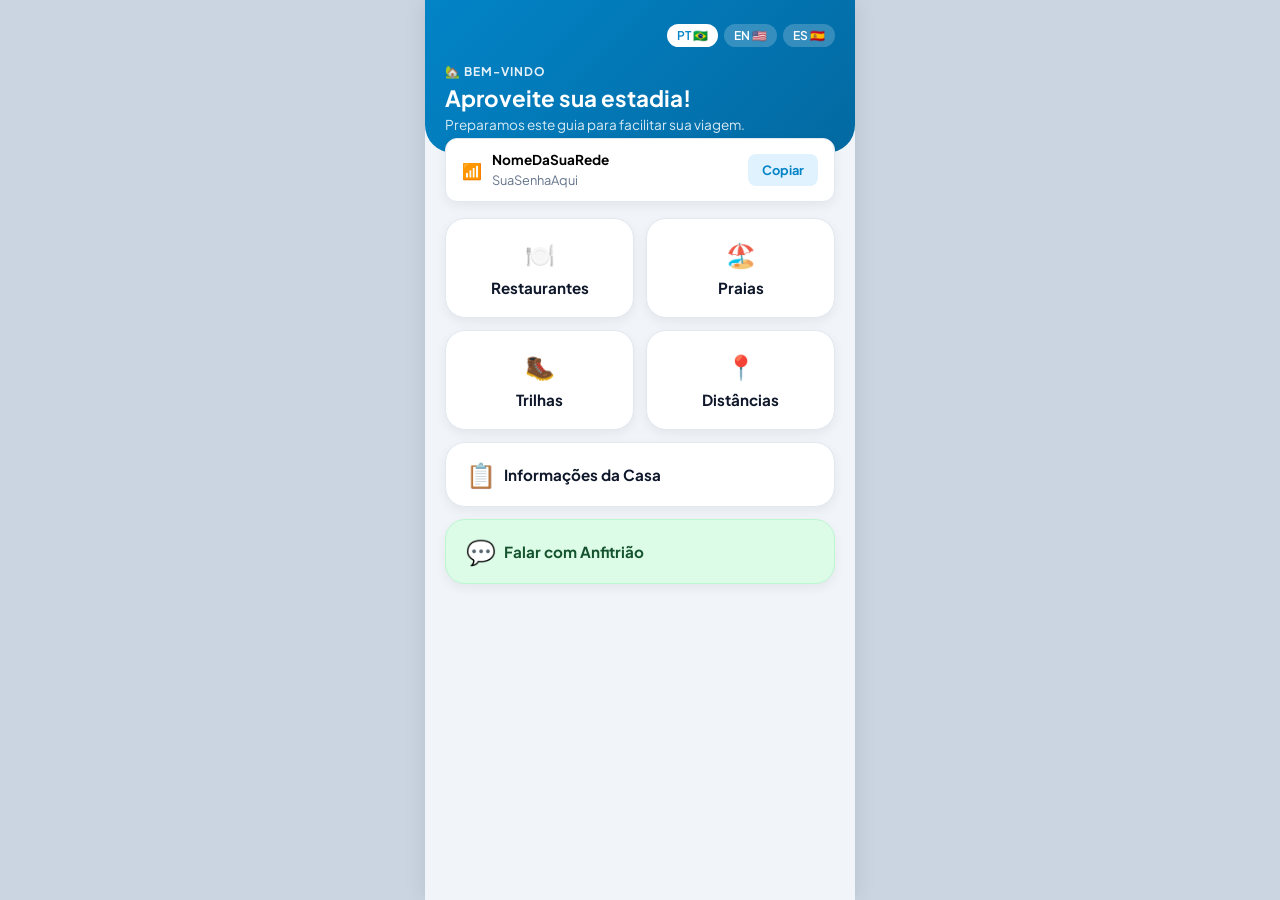
==== index.html @ 679f0ee7 "feat: versão inicial do guia interativo com suporte multilíngue" ====
<!DOCTYPE html>
<html lang="pt-BR">
<head>
  <meta charset="UTF-8">
  <meta name="viewport" content="width=device-width, initial-scale=1.0, maximum-scale=1.0, user-scalable=no">
  <title>Guia do Hóspede | Guest Guide</title>
  <link rel="stylesheet" href="css/style.css">
  <link rel="preconnect" href="https://fonts.googleapis.com">
  <link rel="preconnect" href="https://fonts.gstatic.com" crossorigin>
  <link href="https://fonts.googleapis.com/css2?family=Plus+Jakarta+Sans:wght@400;600;700&display=swap" rel="stylesheet">
</head>
<body>

  <div class="app-container">
    
    <header class="app-header">
      <div class="lang-switch">
        <button onclick="setLanguage('pt')" id="btn-pt" class="lang-chip active">PT 🇧🇷</button>
        <button onclick="setLanguage('en')" id="btn-en" class="lang-chip">EN 🇺🇸</button>
        <button onclick="setLanguage('es')" id="btn-es" class="lang-chip">ES 🇪🇸</button>
      </div>
      <div class="hero-text">
        <span class="badge-welcome" data-i18n="badge_welcome">🏡 BEM-VINDO</span>
        <h1 data-i18n="hero_title">Aproveite sua estadia!</h1>
        <p data-i18n="hero_subtitle">Preparamos este guia para facilitar sua viagem.</p>
      </div>
    </header>

    <div class="wifi-banner">
      <div class="wifi-info">
        <span class="wifi-icon">📶</span>
        <div>
          <strong id="wifi-net">Rede...</strong>
          <small id="wifi-pass">Senha...</small>
        </div>
      </div>
      <button onclick="copyWifi()" class="btn-copy" data-i18n="wifi_btn">Copiar</button>
    </div>

    <section class="menu-grid">
      
      <div class="grid-row">
        <button class="nav-card" onclick="openSection('restaurants')">
          <span class="card-emoji">🍽️</span>
          <span data-i18n="menu_rest">Restaurantes</span>
        </button>
        <button class="nav-card" onclick="openSection('beaches')">
          <span class="card-emoji">🏖️</span>
          <span data-i18n="menu_beaches">Praias</span>
        </button>
      </div>

      <div class="grid-row">
        <button class="nav-card" onclick="openSection('trails')">
          <span class="card-emoji">🥾</span>
          <span data-i18n="menu_trails">Trilhas</span>
        </button>
        <button class="nav-card" onclick="openSection('distances')">
          <span class="card-emoji">📍</span>
          <span data-i18n="menu_distances">Distâncias</span>
        </button>
      </div>

      <button class="nav-card full-width" onclick="openSection('house-info')">
        <span class="card-emoji">📋</span>
        <span data-i18n="menu_house">Informações da Casa</span>
      </button>

      <a href="https://wa.me/5521999833623?text=Olá!%20Sou%20hóspede%20da%20casa%20e%20preciso%20de%20uma%20informação." target="_blank" class="nav-card full-width whatsapp-card">
        <span class="card-emoji">💬</span>
        <span data-i18n="menu_host">Falar com Anfitrião</span>
      </a>

    </section>

    <div id="detail-modal" class="modal">
      <div class="modal-content">
        <div class="modal-header">
          <h2 id="modal-title">Título</h2>
          <button onclick="closeSection()" class="btn-close">✕</button>
        </div>
        <div id="modal-body" class="modal-body"></div>
      </div>
    </div>

  </div>

  <script src="js/main.js"></script>
</body>
</html>
---- css/style.css ----
:root {
  --primary: #0284c7;
  --whatsapp: #25d366;
  --bg-app: #f1f5f9;
  --card-bg: #ffffff;
  --text-main: #0f172a;
  --text-sub: #64748b;
  --radius-lg: 20px;
  --radius-md: 12px;
  --shadow: 0 4px 12px rgba(0,0,0,0.06);
}

* {
  box-sizing: border-box;
  margin: 0;
  padding: 0;
  font-family: 'Plus Jakarta Sans', sans-serif;
  -webkit-tap-highlight-color: transparent;
}

body {
  background-color: #cbd5e1;
  display: flex;
  justify-content: center;
  min-height: 100vh;
}

.app-container {
  width: 100%;
  max-width: 430px;
  background: var(--bg-app);
  min-height: 100vh;
  position: relative;
  box-shadow: 0 0 20px rgba(0,0,0,0.1);
  display: flex;
  flex-direction: column;
}

.app-header {
  background: linear-gradient(135deg, #0284c7, #0369a1);
  color: white;
  padding: 24px 20px 20px;
  border-bottom-left-radius: 28px;
  border-bottom-right-radius: 28px;
}

.lang-switch {
  display: flex;
  justify-content: flex-end;
  gap: 6px;
  margin-bottom: 12px;
}

.lang-chip {
  background: rgba(255,255,255,0.2);
  border: none;
  color: white;
  padding: 4px 10px;
  border-radius: 12px;
  font-size: 0.75rem;
  font-weight: 600;
  cursor: pointer;
}

.lang-chip.active {
  background: white;
  color: var(--primary);
}

.badge-welcome {
  font-size: 0.75rem;
  letter-spacing: 1px;
  font-weight: 700;
  opacity: 0.9;
}

.hero-text h1 {
  font-size: 1.4rem;
  margin: 4px 0;
}

.hero-text p {
  font-size: 0.85rem;
  opacity: 0.85;
}

.wifi-banner {
  background: var(--card-bg);
  margin: -15px 20px 16px;
  padding: 12px 16px;
  border-radius: var(--radius-md);
  box-shadow: var(--shadow);
  display: flex;
  align-items: center;
  justify-content: space-between;
  border: 1px solid #e2e8f0;
}

.wifi-info {
  display: flex;
  align-items: center;
  gap: 10px;
}

.wifi-info strong {
  display: block;
  font-size: 0.85rem;
}

.wifi-info small {
  color: var(--text-sub);
  font-size: 0.8rem;
}

.btn-copy {
  background: #e0f2fe;
  color: var(--primary);
  border: none;
  padding: 8px 14px;
  border-radius: 8px;
  font-weight: 700;
  font-size: 0.8rem;
  cursor: pointer;
}

.menu-grid {
  padding: 0 20px 20px;
  display: flex;
  flex-direction: column;
  gap: 12px;
}

.grid-row {
  display: grid;
  grid-template-columns: 1fr 1fr;
  gap: 12px;
}

.nav-card {
  background: var(--card-bg);
  border: 1px solid #e2e8f0;
  border-radius: var(--radius-lg);
  padding: 20px 16px;
  display: flex;
  flex-direction: column;
  align-items: center;
  gap: 8px;
  font-weight: 700;
  color: var(--text-main);
  font-size: 0.95rem;
  box-shadow: var(--shadow);
  cursor: pointer;
  transition: transform 0.1s ease;
  text-decoration: none;
}

.nav-card:active {
  transform: scale(0.98);
}

.nav-card.full-width {
  flex-direction: row;
  justify-content: flex-start;
  padding: 16px 20px;
}

.card-emoji {
  font-size: 1.5rem;
}

.whatsapp-card {
  background: #dcfce7;
  color: #14532d;
  border-color: #bbf7d0;
}

.modal {
  display: none;
  position: absolute;
  top: 0; left: 0; right: 0; bottom: 0;
  background: rgba(0,0,0,0.5);
  z-index: 100;
  animation: fadeIn 0.2s ease;
}

.modal-content {
  position: absolute;
  bottom: 0;
  width: 100%;
  max-height: 85%;
  background: var(--card-bg);
  border-top-left-radius: 24px;
  border-top-right-radius: 24px;
  padding: 20px;
  overflow-y: auto;
  animation: slideUp 0.25s cubic-bezier(0, 0, 0.2, 1);
}

.modal-header {
  display: flex;
  justify-content: space-between;
  align-items: center;
  margin-bottom: 16px;
  border-bottom: 1px solid #f1f5f9;
  padding-bottom: 12px;
}

.btn-close {
  background: #f1f5f9;
  border: none;
  width: 32px;
  height: 32px;
  border-radius: 50%;
  font-weight: bold;
  cursor: pointer;
}

@keyframes fadeIn { from { opacity: 0; } to { opacity: 1; } }
@keyframes slideUp { from { transform: translateY(100%); } to { transform: translateY(0); } }
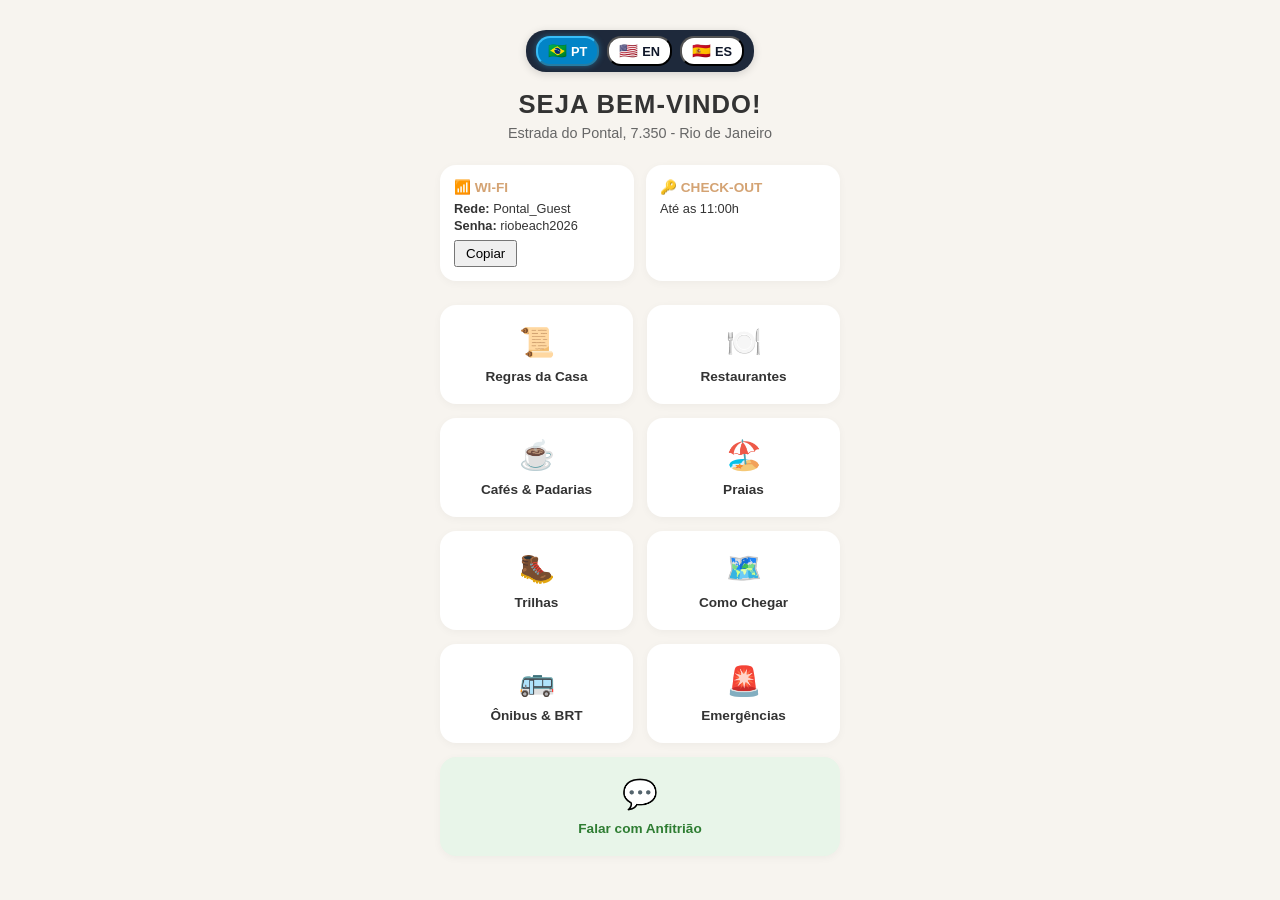
==== commit 86603b3c: "feat: adiciona praias da Reserva, Barra e Perigoso no guia" ====
--- a/index.html
+++ b/index.html
@@ -2,87 +2,92 @@
 <html lang="pt-BR">
 <head>
   <meta charset="UTF-8">
-  <meta name="viewport" content="width=device-width, initial-scale=1.0, maximum-scale=1.0, user-scalable=no">
-  <title>Guia do Hóspede | Guest Guide</title>
+  <meta name="viewport" content="width=device-width, initial-scale=1.0">
+  <title>Guia do Hóspede - Estrada do Pontal</title>
   <link rel="stylesheet" href="css/style.css">
-  <link rel="preconnect" href="https://fonts.googleapis.com">
-  <link rel="preconnect" href="https://fonts.gstatic.com" crossorigin>
-  <link href="https://fonts.googleapis.com/css2?family=Plus+Jakarta+Sans:wght@400;600;700&display=swap" rel="stylesheet">
 </head>
 <body>
+  <div class="container">
 
-  <div class="app-container">
-    
-    <header class="app-header">
-      <div class="lang-switch">
-        <button onclick="setLanguage('pt')" id="btn-pt" class="lang-chip active">PT 🇧🇷</button>
-        <button onclick="setLanguage('en')" id="btn-en" class="lang-chip">EN 🇺🇸</button>
-        <button onclick="setLanguage('es')" id="btn-es" class="lang-chip">ES 🇪🇸</button>
-      </div>
-      <div class="hero-text">
-        <span class="badge-welcome" data-i18n="badge_welcome">🏡 BEM-VINDO</span>
-        <h1 data-i18n="hero_title">Aproveite sua estadia!</h1>
-        <p data-i18n="hero_subtitle">Preparamos este guia para facilitar sua viagem.</p>
-      </div>
+    <!-- Seletor de Idiomas Destacado -->
+    <div class="language-selector">
+      <button id="btn-pt" onclick="setLanguage('pt')" class="lang-btn active">
+        <span class="flag">🇧🇷</span> PT
+      </button>
+      <button id="btn-en" onclick="setLanguage('en')" class="lang-btn">
+        <span class="flag">🇺🇸</span> EN
+      </button>
+      <button id="btn-es" onclick="setLanguage('es')" class="lang-btn">
+        <span class="flag">🇪🇸</span> ES
+      </button>
+    </div>
+
+    <header class="header-welcome">
+      <h1 data-i18n="badge_welcome">SEJA BEM-VINDO!</h1>
+      <p>Estrada do Pontal, 7.350 - Rio de Janeiro</p>
     </header>
 
-    <div class="wifi-banner">
-      <div class="wifi-info">
-        <span class="wifi-icon">📶</span>
-        <div>
-          <strong id="wifi-net">Rede...</strong>
-          <small id="wifi-pass">Senha...</small>
-        </div>
+    <!-- Card de Acesso Rápido -->
+    <section class="quick-access">
+      <div class="info-card">
+        <h3>📶 WI-FI</h3>
+        <p><strong>Rede:</strong> <span id="wifi-net">Pontal_Guest</span></p>
+        <p><strong>Senha:</strong> <span id="wifi-pass">riobeach2026</span></p>
+        <button onclick="copyWifi()" style="margin-top: 6px; padding: 4px 10px; cursor: pointer;" data-i18n="wifi_btn">Copiar</button>
       </div>
-      <button onclick="copyWifi()" class="btn-copy" data-i18n="wifi_btn">Copiar</button>
-    </div>
+      <div class="info-card">
+        <h3>🔑 CHECK-OUT</h3>
+        <p>Até as 11:00h</p>
+      </div>
+    </section>
 
-    <section class="menu-grid">
-      
-      <div class="grid-row">
-        <button class="nav-card" onclick="openSection('restaurants')">
-          <span class="card-emoji">🍽️</span>
-          <span data-i18n="menu_rest">Restaurantes</span>
-        </button>
-        <button class="nav-card" onclick="openSection('beaches')">
-          <span class="card-emoji">🏖️</span>
-          <span data-i18n="menu_beaches">Praias</span>
-        </button>
-      </div>
+    <!-- Grid de Navegação (Abre cada template numa nova aba) -->
+    <main class="menu-grid">
+      <a href="regras.html" target="_blank" class="menu-item">
+        <span class="icon">📜</span>
+        <span data-i18n="menu_house">Regras da Casa</span>
+      </a>
 
-      <div class="grid-row">
-        <button class="nav-card" onclick="openSection('trails')">
-          <span class="card-emoji">🥾</span>
-          <span data-i18n="menu_trails">Trilhas</span>
-        </button>
-        <button class="nav-card" onclick="openSection('distances')">
-          <span class="card-emoji">📍</span>
-          <span data-i18n="menu_distances">Distâncias</span>
-        </button>
-      </div>
+      <a href="restaurantes.html" target="_blank" class="menu-item">
+        <span class="icon">🍽️</span>
+        <span data-i18n="menu_rest">Restaurantes</span>
+      </a>
 
-      <button class="nav-card full-width" onclick="openSection('house-info')">
-        <span class="card-emoji">📋</span>
-        <span data-i18n="menu_house">Informações da Casa</span>
-      </button>
+      <a href="padarias.html" target="_blank" class="menu-item">
+        <span class="icon">☕</span>
+        <span data-i18n="menu_bakeries">Cafés & Padarias</span>
+      </a>
 
-      <a href="https://wa.me/5521999833623?text=Olá!%20Sou%20hóspede%20da%20casa%20e%20preciso%20de%20uma%20informação." target="_blank" class="nav-card full-width whatsapp-card">
-        <span class="card-emoji">💬</span>
+      <a href="praias.html" target="_blank" class="menu-item">
+        <span class="icon">🏖️</span>
+        <span data-i18n="menu_beaches">Praias</span>
+      </a>
+
+      <a href="trilhas.html" target="_blank" class="menu-item">
+        <span class="icon">🥾</span>
+        <span data-i18n="menu_trails">Trilhas</span>
+      </a>
+
+      <a href="como-chegar.html" target="_blank" class="menu-item">
+        <span class="icon">🗺️</span>
+        <span data-i18n="menu_how_to_get">Como Chegar</span>
+      </a>
+
+      <a href="transporte.html" target="_blank" class="menu-item">
+        <span class="icon">🚌</span>
+        <span data-i18n="menu_bus">Ônibus & BRT</span>
+      </a>
+
+      <a href="emergencias.html" target="_blank" class="menu-item">
+        <span class="icon">🚨</span>
+        <span data-i18n="menu_emergencies">Emergências</span>
+      </a>
+
+      <a href="https://wa.me/5521999833623" target="_blank" class="menu-item highlight">
+        <span class="icon">💬</span>
         <span data-i18n="menu_host">Falar com Anfitrião</span>
       </a>
-
-    </section>
-
-    <div id="detail-modal" class="modal">
-      <div class="modal-content">
-        <div class="modal-header">
-          <h2 id="modal-title">Título</h2>
-          <button onclick="closeSection()" class="btn-close">✕</button>
-        </div>
-        <div id="modal-body" class="modal-body"></div>
-      </div>
-    </div>
-
+    </main>
   </div>
 
   <script src="js/main.js"></script>
--- a/css/style.css
+++ b/css/style.css
@@ -1,219 +1,450 @@
 :root {
-  --primary: #0284c7;
-  --whatsapp: #25d366;
-  --bg-app: #f1f5f9;
+  --bg-color: #f7f4ef;
   --card-bg: #ffffff;
-  --text-main: #0f172a;
-  --text-sub: #64748b;
-  --radius-lg: 20px;
-  --radius-md: 12px;
-  --shadow: 0 4px 12px rgba(0,0,0,0.06);
+  --text-main: #333333;
+  --text-muted: #666666;
+  --accent: #d4a373;
+  --border-radius: 16px;
 }
 
 * {
   box-sizing: border-box;
   margin: 0;
   padding: 0;
-  font-family: 'Plus Jakarta Sans', sans-serif;
-  -webkit-tap-highlight-color: transparent;
+  font-family: -apple-system, BlinkMacSystemFont, "Segoe UI", Roboto, sans-serif;
 }
 
 body {
-  background-color: #cbd5e1;
+  background-color: var(--bg-color);
+  color: var(--text-main);
   display: flex;
   justify-content: center;
-  min-height: 100vh;
-}
-
-.app-container {
-  width: 100%;
-  max-width: 430px;
-  background: var(--bg-app);
-  min-height: 100vh;
-  position: relative;
-  box-shadow: 0 0 20px rgba(0,0,0,0.1);
-  display: flex;
-  flex-direction: column;
-}
-
-.app-header {
-  background: linear-gradient(135deg, #0284c7, #0369a1);
-  color: white;
-  padding: 24px 20px 20px;
-  border-bottom-left-radius: 28px;
-  border-bottom-right-radius: 28px;
-}
-
-.lang-switch {
-  display: flex;
-  justify-content: flex-end;
-  gap: 6px;
-  margin-bottom: 12px;
-}
-
-.lang-chip {
-  background: rgba(255,255,255,0.2);
-  border: none;
-  color: white;
-  padding: 4px 10px;
-  border-radius: 12px;
-  font-size: 0.75rem;
-  font-weight: 600;
-  cursor: pointer;
-}
-
-.lang-chip.active {
-  background: white;
-  color: var(--primary);
-}
-
-.badge-welcome {
-  font-size: 0.75rem;
+  padding: 20px;
+}
+
+.container {
+  width: 100%;
+  max-width: 400px;
+}
+
+/* Header */
+.header-welcome {
+  text-align: center;
+  margin-bottom: 24px;
+}
+
+.header-welcome h1 {
+  font-size: 1.6rem;
   letter-spacing: 1px;
-  font-weight: 700;
-  opacity: 0.9;
-}
-
-.hero-text h1 {
-  font-size: 1.4rem;
-  margin: 4px 0;
-}
-
-.hero-text p {
-  font-size: 0.85rem;
-  opacity: 0.85;
-}
-
-.wifi-banner {
-  background: var(--card-bg);
-  margin: -15px 20px 16px;
-  padding: 12px 16px;
-  border-radius: var(--radius-md);
-  box-shadow: var(--shadow);
-  display: flex;
-  align-items: center;
-  justify-content: space-between;
-  border: 1px solid #e2e8f0;
-}
-
-.wifi-info {
-  display: flex;
-  align-items: center;
-  gap: 10px;
-}
-
-.wifi-info strong {
-  display: block;
-  font-size: 0.85rem;
-}
-
-.wifi-info small {
-  color: var(--text-sub);
-  font-size: 0.8rem;
-}
-
-.btn-copy {
-  background: #e0f2fe;
-  color: var(--primary);
-  border: none;
-  padding: 8px 14px;
-  border-radius: 8px;
-  font-weight: 700;
-  font-size: 0.8rem;
-  cursor: pointer;
-}
-
-.menu-grid {
-  padding: 0 20px 20px;
-  display: flex;
-  flex-direction: column;
-  gap: 12px;
-}
-
-.grid-row {
+  margin-bottom: 6px;
+}
+
+.header-welcome p {
+  font-size: 0.9rem;
+  color: var(--text-muted);
+}
+
+/* Informações de Acesso Rápido */
+.quick-access {
   display: grid;
   grid-template-columns: 1fr 1fr;
   gap: 12px;
-}
-
-.nav-card {
-  background: var(--card-bg);
-  border: 1px solid #e2e8f0;
-  border-radius: var(--radius-lg);
-  padding: 20px 16px;
-  display: flex;
-  flex-direction: column;
+  margin-bottom: 24px;
+}
+
+.info-card {
+  background: var(--card-bg);
+  padding: 14px;
+  border-radius: var(--border-radius);
+  box-shadow: 0 2px 8px rgba(0,0,0,0.04);
+}
+
+.info-card h3 {
+  font-size: 0.85rem;
+  color: var(--accent);
+  margin-bottom: 6px;
+}
+
+.info-card p {
+  font-size: 0.8rem;
+  line-height: 1.3;
+}
+
+/* Grid do Menu Principal */
+.menu-grid {
+  display: grid;
+  grid-template-columns: 1fr 1fr;
+  gap: 14px;
+}
+
+.menu-item {
+  background: var(--card-bg);
+  padding: 20px 10px;
+  border-radius: var(--border-radius);
+  text-decoration: none;
+  color: var(--text-main);
+  display: flex;
+  flex-direction: column;
+  align-items: center;
+  gap: 10px;
+  font-size: 0.85rem;
+  font-weight: 600;
+  box-shadow: 0 2px 8px rgba(0,0,0,0.04);
+  transition: transform 0.2s;
+}
+
+.menu-item:active {
+  transform: scale(0.97);
+}
+
+.menu-item .icon {
+  font-size: 1.8rem;
+}
+
+.menu-item.highlight {
+  grid-column: span 2;
+  background-color: #e8f5e9;
+  color: #2e7d32;
+}
+
+/* Páginas Internas */
+.btn-back {
+  display: inline-block;
+  margin-bottom: 20px;
+  text-decoration: none;
+  color: var(--accent);
+  font-weight: bold;
+  font-size: 0.9rem;
+}
+
+.content-list {
+  background: var(--card-bg);
+  padding: 20px 20px 20px 35px;
+  border-radius: var(--border-radius);
+  line-height: 1.8;
+  font-size: 0.9rem;
+}
+
+.card-list {
+  display: flex;
+  flex-direction: column;
+  gap: 12px;
+}
+
+.card {
+  background: var(--card-bg);
+  padding: 16px;
+  border-radius: var(--border-radius);
+  box-shadow: 0 2px 8px rgba(0,0,0,0.04);
+}
+
+.card h3 {
+  font-size: 1rem;
+  margin-bottom: 6px;
+}
+
+.card p {
+  font-size: 0.85rem;
+  color: var(--text-muted);
+  line-height: 1.4;
+}
+
+.badge {
+  display: inline-block;
+  margin-top: 8px;
+  font-size: 0.75rem;
+  background: var(--bg-color);
+  padding: 4px 8px;
+  border-radius: 6px;
+  color: var(--accent);
+}
+
+/* --- Página de Praias (Versão App Pro) --- */
+.beach-grid {
+  display: flex;
+  flex-direction: column;
+  gap: 16px;
+}
+
+.beach-card {
+  background: var(--card-bg);
+  border-radius: var(--border-radius);
+  overflow: hidden;
+  box-shadow: 0 2px 8px rgba(0, 0, 0, 0.05);
+}
+
+/* Moldura proporcional para imagens */
+.beach-image-wrapper {
+  position: relative;
+  width: 100%;
+  aspect-ratio: 16 / 9; /* Mantém a imagem na proporção de celular */
+  background-color: #e2e8f0;
+}
+
+.beach-img {
+  width: 100%;
+  height: 100%;
+  object-fit: cover; /* Corta a imagem perfeitamente sem distorcer */
+  display: block;
+}
+
+.distance-tag {
+  position: absolute;
+  top: 10px;
+  right: 10px;
+  background: rgba(0, 0, 0, 0.65);
+  backdrop-filter: blur(4px);
+  color: #ffffff;
+  font-size: 0.75rem;
+  font-weight: 600;
+  padding: 4px 10px;
+  border-radius: 20px;
+}
+
+.beach-content {
+  padding: 14px;
+}
+
+.beach-content h3 {
+  font-size: 1.05rem;
+  color: var(--text-main);
+  margin-bottom: 4px;
+}
+
+.beach-content p {
+  font-size: 0.82rem;
+  color: var(--text-muted);
+  line-height: 1.4;
+  margin-bottom: 12px;
+}
+
+/* Transformando o link em Botão de App */
+.btn-maps-action {
+  display: flex;
+  align-items: center;
+  justify-content: center;
+  width: 100%;
+  background-color: var(--bg-color);
+  color: var(--text-main);
+  text-decoration: none;
+  font-size: 0.85rem;
+  font-weight: 600;
+  padding: 10px;
+  border-radius: 10px;
+  border: 1px solid #e0dad0;
+  transition: all 0.2s ease;
+}
+
+.btn-maps-action:active {
+  background-color: #e8e2d8;
+  transform: scale(0.98);
+}
+
+/* --- Organização de Restaurantes e Locais --- */
+.section-group {
+  margin-bottom: 24px;
+}
+
+.group-title {
+  display: inline-block;
+  font-size: 0.85rem;
+  font-weight: 700;
+  text-transform: uppercase;
+  letter-spacing: 0.5px;
+  color: var(--text-muted);
+  margin-bottom: 12px;
+}
+
+.places-grid {
+  display: flex;
+  flex-direction: column;
+  gap: 12px;
+}
+
+.place-card {
+  background: var(--card-bg);
+  border-radius: var(--border-radius);
+  padding: 14px;
+  box-shadow: 0 2px 6px rgba(0, 0, 0, 0.04);
+  border: 1px solid rgba(0, 0, 0, 0.04);
+}
+
+.place-header {
+  display: flex;
+  justify-content: space-between;
+  align-items: center;
+  margin-bottom: 6px;
+}
+
+.place-header h3 {
+  font-size: 0.98rem;
+  color: var(--text-main);
+  margin: 0;
+}
+
+.distance-badge {
+  background-color: var(--bg-color);
+  color: var(--text-muted);
+  font-size: 0.72rem;
+  font-weight: 600;
+  padding: 3px 8px;
+  border-radius: 12px;
+  border: 1px solid #e0dad0;
+  white-space: nowrap;
+}
+
+.place-card p {
+  font-size: 0.82rem;
+  color: var(--text-muted);
+  line-height: 1.35;
+  margin: 0 0 10px 0;
+}
+
+/* --- Página de Trilhas --- */
+.trail-grid {
+  display: flex;
+  flex-direction: column;
+  gap: 16px;
+}
+
+.trail-card {
+  background: var(--card-bg);
+  border-radius: var(--border-radius);
+  overflow: hidden;
+  box-shadow: 0 2px 8px rgba(0, 0, 0, 0.05);
+}
+
+.trail-image-wrapper {
+  position: relative;
+  width: 100%;
+  aspect-ratio: 16 / 9;
+  background-color: #e2e8f0;
+}
+
+.trail-img {
+  width: 100%;
+  height: 100%;
+  object-fit: cover;
+  display: block;
+}
+
+.trail-content {
+  padding: 14px;
+}
+
+.trail-header {
+  display: flex;
+  justify-content: space-between;
   align-items: center;
   gap: 8px;
+  margin-bottom: 6px;
+}
+
+.trail-header h3 {
+  font-size: 1.05rem;
+  color: var(--text-main);
+  margin: 0;
+}
+
+/* Badges de Dificuldade */
+.difficulty-badge {
+  font-size: 0.7rem;
   font-weight: 700;
-  color: var(--text-main);
+  padding: 3px 8px;
+  border-radius: 12px;
+  white-space: nowrap;
+}
+
+.level-easy {
+  background-color: #e6fffa;
+  color: #234e52;
+  border: 1px solid #b2f5ea;
+}
+
+.level-medium {
+  background-color: #feefc3;
+  color: #744210;
+  border: 1px solid #fbd38d;
+}
+
+.level-hard {
+  background-color: #fff5f5;
+  color: #9b2c2c;
+  border: 1px solid #feb2b2;
+}
+
+.trail-info {
+  font-size: 0.8rem;
+  color: var(--text-main);
+  margin-bottom: 6px;
+}
+
+.trail-content p {
+  font-size: 0.82rem;
+  color: var(--text-muted);
+  line-height: 1.4;
+  margin-bottom: 12px;
+}
+
+/* Contêiner de Idiomas Compacto */
+.language-selector {
+  display: flex;
+  justify-content: center;
+  align-items: center;
+  gap: 8px;
+  margin: 10px auto 18px auto;
+  padding: 6px 10px;
+  background: #1e293b;
+  border-radius: 20px;
+  width: fit-content;
+  box-shadow: 0 2px 8px rgba(0, 0, 0, 0.15);
+}
+
+/* Botões de Idioma Menores */
+.lang-btn {
+  display: flex;
+  align-items: center;
+  gap: 4px;
+  background-color: #ffffff;
+  color: #0f172a;
+  border: 1.5 solid #ffffff;
+  padding: 4px 10px;
+  border-radius: 14px;
+  font-size: 0.8rem;
+  font-weight: 700;
+  cursor: pointer;
+  transition: all 0.2s ease-in-out;
+}
+
+.lang-btn .flag {
   font-size: 0.95rem;
-  box-shadow: var(--shadow);
-  cursor: pointer;
-  transition: transform 0.1s ease;
-  text-decoration: none;
-}
-
-.nav-card:active {
-  transform: scale(0.98);
-}
-
-.nav-card.full-width {
-  flex-direction: row;
-  justify-content: flex-start;
-  padding: 16px 20px;
-}
-
-.card-emoji {
-  font-size: 1.5rem;
-}
-
-.whatsapp-card {
-  background: #dcfce7;
-  color: #14532d;
-  border-color: #bbf7d0;
-}
-
-.modal {
-  display: none;
-  position: absolute;
-  top: 0; left: 0; right: 0; bottom: 0;
-  background: rgba(0,0,0,0.5);
-  z-index: 100;
-  animation: fadeIn 0.2s ease;
-}
-
-.modal-content {
-  position: absolute;
-  bottom: 0;
-  width: 100%;
-  max-height: 85%;
-  background: var(--card-bg);
-  border-top-left-radius: 24px;
-  border-top-right-radius: 24px;
-  padding: 20px;
-  overflow-y: auto;
-  animation: slideUp 0.25s cubic-bezier(0, 0, 0.2, 1);
-}
-
-.modal-header {
-  display: flex;
-  justify-content: space-between;
-  align-items: center;
-  margin-bottom: 16px;
-  border-bottom: 1px solid #f1f5f9;
-  padding-bottom: 12px;
-}
-
-.btn-close {
-  background: #f1f5f9;
-  border: none;
-  width: 32px;
-  height: 32px;
-  border-radius: 50%;
-  font-weight: bold;
-  cursor: pointer;
-}
-
-@keyframes fadeIn { from { opacity: 0; } to { opacity: 1; } }
-@keyframes slideUp { from { transform: translateY(100%); } to { transform: translateY(0); } }+}
+
+/* Efeito ao passar o mouse */
+.lang-btn:hover {
+  background-color: #f1f5f9;
+  border-color: #38bdf8;
+  transform: translateY(-1px);
+}
+
+/* Botão Selecionado (Idioma Ativo) */
+.lang-btn.active {
+  background-color: #0284c7;
+  color: #ffffff;
+  border-color: #38bdf8;
+  box-shadow: 0 0 6px rgba(56, 189, 248, 0.4);
+}
+
+.place-card {
+  overflow: hidden; /* Garante que a imagem respeite as bordas arredondadas do card */
+  display: flex;
+  flex-direction: column;
+}
+
+.place-card img {
+  width: 100%;
+  height: 160px;
+  object-fit: cover; /* Ajusta a imagem sem distorcer */
+  border-top-left-radius: 8px; /* Ajuste para o raio de borda do seu card */
+  border-top-right-radius: 8px;
+}
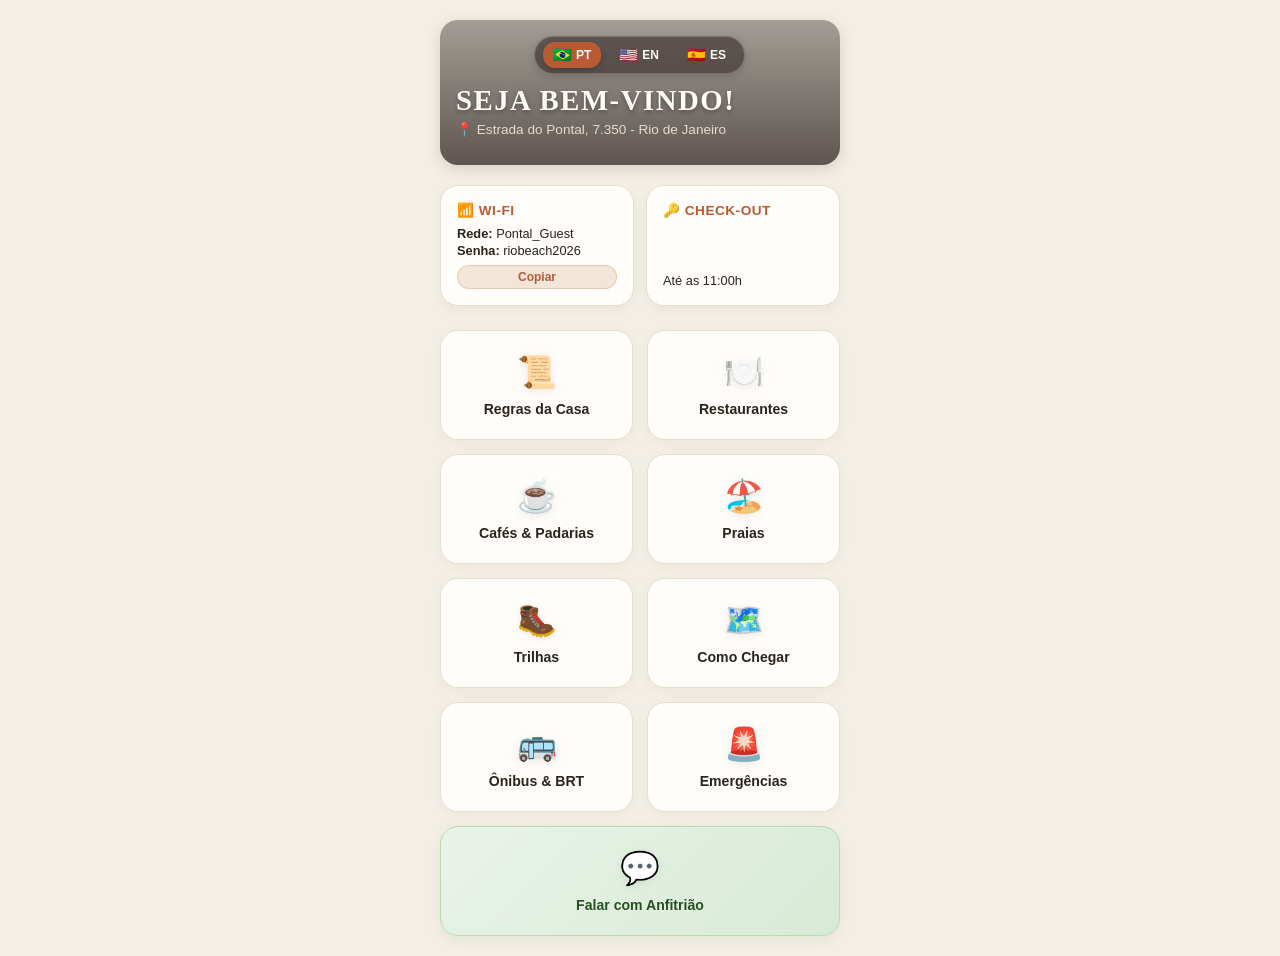
==== commit f9fbee19: "style: melhora design rustico e adiciona banner hero no index" ====
--- a/index.html
+++ b/index.html
@@ -9,22 +9,25 @@
 <body>
   <div class="container">
 
-    <!-- Seletor de Idiomas Destacado -->
-    <div class="language-selector">
-      <button id="btn-pt" onclick="setLanguage('pt')" class="lang-btn active">
-        <span class="flag">🇧🇷</span> PT
-      </button>
-      <button id="btn-en" onclick="setLanguage('en')" class="lang-btn">
-        <span class="flag">🇺🇸</span> EN
-      </button>
-      <button id="btn-es" onclick="setLanguage('es')" class="lang-btn">
-        <span class="flag">🇪🇸</span> ES
-      </button>
-    </div>
+    <!-- Header Rústico com Banner de Fundo -->
+    <header class="hero-banner">
+      <!-- Seletor de Idiomas Destacado -->
+      <div class="language-selector">
+        <button id="btn-pt" onclick="setLanguage('pt')" class="lang-btn active">
+          <span class="flag">🇧🇷</span> PT
+        </button>
+        <button id="btn-en" onclick="setLanguage('en')" class="lang-btn">
+          <span class="flag">🇺🇸</span> EN
+        </button>
+        <button id="btn-es" onclick="setLanguage('es')" class="lang-btn">
+          <span class="flag">🇪🇸</span> ES
+        </button>
+      </div>
 
-    <header class="header-welcome">
-      <h1 data-i18n="badge_welcome">SEJA BEM-VINDO!</h1>
-      <p>Estrada do Pontal, 7.350 - Rio de Janeiro</p>
+      <div class="hero-content">
+        <h1 data-i18n="badge_welcome">SEJA BEM-VINDO!</h1>
+        <p>📍 Estrada do Pontal, 7.350 - Rio de Janeiro</p>
+      </div>
     </header>
 
     <!-- Card de Acesso Rápido -->
@@ -41,7 +44,7 @@
       </div>
     </section>
 
-    <!-- Grid de Navegação (Abre cada template numa nova aba) -->
+    <!-- Grid de Navegação -->
     <main class="menu-grid">
       <a href="regras.html" target="_blank" class="menu-item">
         <span class="icon">📜</span>
--- a/css/style.css
+++ b/css/style.css
@@ -1,3 +1,6 @@
+/* ==========================================
+   1. VARIÁVEIS & RESET GLOBAL
+   ========================================== */
 :root {
   --bg-color: #f7f4ef;
   --card-bg: #ffffff;
@@ -27,7 +30,9 @@
   max-width: 400px;
 }
 
-/* Header */
+/* ==========================================
+   2. CABEÇALHO & SELETOR DE IDIOMAS
+   ========================================== */
 .header-welcome {
   text-align: center;
   margin-bottom: 24px;
@@ -44,7 +49,54 @@
   color: var(--text-muted);
 }
 
-/* Informações de Acesso Rápido */
+.language-selector {
+  display: flex;
+  justify-content: center;
+  align-items: center;
+  gap: 8px;
+  margin: 10px auto 18px auto;
+  padding: 6px 10px;
+  background: #1e293b;
+  border-radius: 20px;
+  width: fit-content;
+  box-shadow: 0 2px 8px rgba(0, 0, 0, 0.15);
+}
+
+.lang-btn {
+  display: flex;
+  align-items: center;
+  gap: 4px;
+  background-color: #ffffff;
+  color: #0f172a;
+  border: 1.5px solid #ffffff;
+  padding: 4px 10px;
+  border-radius: 14px;
+  font-size: 0.8rem;
+  font-weight: 700;
+  cursor: pointer;
+  transition: all 0.2s ease-in-out;
+}
+
+.lang-btn .flag {
+  font-size: 0.95rem;
+}
+
+.lang-btn:hover {
+  background-color: #f1f5f9;
+  border-color: #38bdf8;
+  transform: translateY(-1px);
+}
+
+.lang-btn.active {
+  background-color: #0284c7;
+  color: #ffffff;
+  border-color: #38bdf8;
+  box-shadow: 0 0 6px rgba(56, 189, 248, 0.4);
+}
+
+/* ==========================================
+   3. MENU PRINCIPAL & ACESSO RÁPIDO
+   ========================================== */
 .quick-access {
   display: grid;
   grid-template-columns: 1fr 1fr;
@@ -70,7 +122,6 @@
   line-height: 1.3;
 }
 
-/* Grid do Menu Principal */
 .menu-grid {
   display: grid;
   grid-template-columns: 1fr 1fr;
@@ -107,7 +158,9 @@
   color: #2e7d32;
 }
 
-/* Páginas Internas */
+/* ==========================================
+   4. PÁGINAS INTERNAS & COMPONENTES GERAIS
+   ========================================== */
 .btn-back {
   display: inline-block;
   margin-bottom: 20px;
@@ -159,32 +212,133 @@
   color: var(--accent);
 }
 
-/* --- Página de Praias (Versão App Pro) --- */
-.beach-grid {
+.btn-maps-action {
+  display: flex;
+  align-items: center;
+  justify-content: center;
+  width: 100%;
+  background-color: var(--bg-color);
+  color: var(--text-main);
+  text-decoration: none;
+  font-size: 0.85rem;
+  font-weight: 600;
+  padding: 10px;
+  border-radius: 10px;
+  border: 1px solid #e0dad0;
+  transition: all 0.2s ease;
+}
+
+.btn-maps-action:active {
+  background-color: #e8e2d8;
+  transform: scale(0.98);
+}
+
+/* ==========================================
+   5. LISTAGEM DE RESTAURANTES & LOCAIS
+   ========================================== */
+.section-group {
+  margin-bottom: 24px;
+}
+
+.group-title {
+  display: inline-block;
+  font-size: 0.85rem;
+  font-weight: 700;
+  text-transform: uppercase;
+  letter-spacing: 0.5px;
+  color: var(--text-muted);
+  margin-bottom: 12px;
+}
+
+.places-grid {
+  display: flex;
+  flex-direction: column;
+  gap: 12px;
+}
+
+.place-card {
+  background: var(--card-bg);
+  border-radius: var(--border-radius);
+  padding: 14px;
+  box-shadow: 0 2px 6px rgba(0, 0, 0, 0.04);
+  border: 1px solid rgba(0, 0, 0, 0.04);
+  overflow: hidden;
+  display: flex;
+  flex-direction: column;
+}
+
+.place-card img {
+  width: 100%;
+  height: 160px;
+  object-fit: cover;
+  border-top-left-radius: var(--border-radius);
+  border-top-right-radius: var(--border-radius);
+  margin: -14px -14px 12px -14px;
+  width: calc(100% + 28px);
+}
+
+.place-header {
+  display: flex;
+  justify-content: space-between;
+  align-items: center;
+  margin-bottom: 6px;
+}
+
+.place-header h3 {
+  font-size: 0.98rem;
+  color: var(--text-main);
+  margin: 0;
+}
+
+.distance-badge {
+  background-color: var(--bg-color);
+  color: var(--text-muted);
+  font-size: 0.72rem;
+  font-weight: 600;
+  padding: 3px 8px;
+  border-radius: 12px;
+  border: 1px solid #e0dad0;
+  white-space: nowrap;
+}
+
+.place-card p {
+  font-size: 0.82rem;
+  color: var(--text-muted);
+  line-height: 1.35;
+  margin: 0 0 10px 0;
+}
+
+/* ==========================================
+   6. PÁGINAS DE PRAIAS & TRILHAS
+   ========================================== */
+.beach-grid,
+.trail-grid {
   display: flex;
   flex-direction: column;
   gap: 16px;
 }
 
-.beach-card {
+.beach-card,
+.trail-card {
   background: var(--card-bg);
   border-radius: var(--border-radius);
   overflow: hidden;
   box-shadow: 0 2px 8px rgba(0, 0, 0, 0.05);
 }
 
-/* Moldura proporcional para imagens */
-.beach-image-wrapper {
+.beach-image-wrapper,
+.trail-image-wrapper {
   position: relative;
   width: 100%;
-  aspect-ratio: 16 / 9; /* Mantém a imagem na proporção de celular */
+  aspect-ratio: 16 / 9;
   background-color: #e2e8f0;
 }
 
-.beach-img {
+.beach-img,
+.trail-img {
   width: 100%;
   height: 100%;
-  object-fit: cover; /* Corta a imagem perfeitamente sem distorcer */
+  object-fit: cover;
   display: block;
 }
 
@@ -201,149 +355,38 @@
   border-radius: 20px;
 }
 
-.beach-content {
+.beach-content,
+.trail-content {
   padding: 14px;
 }
 
-.beach-content h3 {
+.beach-content h3,
+.trail-header h3 {
   font-size: 1.05rem;
   color: var(--text-main);
-  margin-bottom: 4px;
-}
-
-.beach-content p {
+  margin: 0 0 4px 0;
+}
+
+.trail-header {
+  display: flex;
+  justify-content: space-between;
+  align-items: center;
+  gap: 8px;
+  margin-bottom: 6px;
+}
+
+.beach-content p,
+.trail-content p {
   font-size: 0.82rem;
   color: var(--text-muted);
   line-height: 1.4;
   margin-bottom: 12px;
 }
 
-/* Transformando o link em Botão de App */
-.btn-maps-action {
-  display: flex;
-  align-items: center;
-  justify-content: center;
-  width: 100%;
-  background-color: var(--bg-color);
-  color: var(--text-main);
-  text-decoration: none;
-  font-size: 0.85rem;
-  font-weight: 600;
-  padding: 10px;
-  border-radius: 10px;
-  border: 1px solid #e0dad0;
-  transition: all 0.2s ease;
-}
-
-.btn-maps-action:active {
-  background-color: #e8e2d8;
-  transform: scale(0.98);
-}
-
-/* --- Organização de Restaurantes e Locais --- */
-.section-group {
-  margin-bottom: 24px;
-}
-
-.group-title {
-  display: inline-block;
-  font-size: 0.85rem;
-  font-weight: 700;
-  text-transform: uppercase;
-  letter-spacing: 0.5px;
-  color: var(--text-muted);
-  margin-bottom: 12px;
-}
-
-.places-grid {
-  display: flex;
-  flex-direction: column;
-  gap: 12px;
-}
-
-.place-card {
-  background: var(--card-bg);
-  border-radius: var(--border-radius);
-  padding: 14px;
-  box-shadow: 0 2px 6px rgba(0, 0, 0, 0.04);
-  border: 1px solid rgba(0, 0, 0, 0.04);
-}
-
-.place-header {
-  display: flex;
-  justify-content: space-between;
-  align-items: center;
+.trail-info {
+  font-size: 0.8rem;
+  color: var(--text-main);
   margin-bottom: 6px;
-}
-
-.place-header h3 {
-  font-size: 0.98rem;
-  color: var(--text-main);
-  margin: 0;
-}
-
-.distance-badge {
-  background-color: var(--bg-color);
-  color: var(--text-muted);
-  font-size: 0.72rem;
-  font-weight: 600;
-  padding: 3px 8px;
-  border-radius: 12px;
-  border: 1px solid #e0dad0;
-  white-space: nowrap;
-}
-
-.place-card p {
-  font-size: 0.82rem;
-  color: var(--text-muted);
-  line-height: 1.35;
-  margin: 0 0 10px 0;
-}
-
-/* --- Página de Trilhas --- */
-.trail-grid {
-  display: flex;
-  flex-direction: column;
-  gap: 16px;
-}
-
-.trail-card {
-  background: var(--card-bg);
-  border-radius: var(--border-radius);
-  overflow: hidden;
-  box-shadow: 0 2px 8px rgba(0, 0, 0, 0.05);
-}
-
-.trail-image-wrapper {
-  position: relative;
-  width: 100%;
-  aspect-ratio: 16 / 9;
-  background-color: #e2e8f0;
-}
-
-.trail-img {
-  width: 100%;
-  height: 100%;
-  object-fit: cover;
-  display: block;
-}
-
-.trail-content {
-  padding: 14px;
-}
-
-.trail-header {
-  display: flex;
-  justify-content: space-between;
-  align-items: center;
-  gap: 8px;
-  margin-bottom: 6px;
-}
-
-.trail-header h3 {
-  font-size: 1.05rem;
-  color: var(--text-main);
-  margin: 0;
 }
 
 /* Badges de Dificuldade */
@@ -373,78 +416,172 @@
   border: 1px solid #feb2b2;
 }
 
-.trail-info {
-  font-size: 0.8rem;
-  color: var(--text-main);
-  margin-bottom: 6px;
-}
-
-.trail-content p {
-  font-size: 0.82rem;
-  color: var(--text-muted);
-  line-height: 1.4;
-  margin-bottom: 12px;
-}
-
-/* Contêiner de Idiomas Compacto */
+/* Importando uma fonte elegante/rústica para o título */
+@import url('https://fonts.googleapis.com/css2?family=Playfair+Display:wght@600;700&display=swap');
+
+/* Atualização das Variáveis de Cores (Tom Rústico/Praiana) */
+:root {
+  --bg-color: #f4efe6;          /* Areia quente */
+  --card-bg: #fffdf9;          /* Off-white aconchegante */
+  --text-main: #2c221e;         /* Café escuro / Madeira */
+  --text-muted: #726255;       /* Marrom suave */
+  --accent: #b85b35;           /* Terracota / Cerâmica */
+  --accent-light: #f3e5d8;     /* Palha */
+  --border-radius: 18px;
+}
+
+/* Banner de Topo com Foto de Fundo */
+.hero-banner {
+  background: linear-gradient(180deg, rgba(44, 34, 30, 0.4) 0%, rgba(44, 34, 30, 0.75) 100%), 
+              url('https://images.unsplash.com/photo-1507525428034-b723cf961d3e?auto=format&fit=crop&w=600&q=80'); /* Imagem de praia/mar */
+  background-size: cover;
+  background-position: center;
+  border-radius: var(--border-radius);
+  padding: 16px 16px 28px 16px;
+  margin-bottom: 20px;
+  color: #ffffff;
+  box-shadow: 0 4px 15px rgba(44, 34, 30, 0.15);
+}
+
+.hero-content h1 {
+  font-family: 'Playfair Display', Georgia, serif;
+  font-size: 1.8rem;
+  letter-spacing: 1.5px;
+  margin-top: 10px;
+  margin-bottom: 4px;
+  color: #fdfbf7;
+  text-shadow: 0 2px 4px rgba(0,0,0,0.3);
+}
+
+.hero-content p {
+  font-size: 0.85rem;
+  color: #e6dacd;
+  font-weight: 500;
+}
+
+/* Ajuste no Seletor de Idiomas Rústico */
 .language-selector {
   display: flex;
   justify-content: center;
-  align-items: center;
   gap: 8px;
-  margin: 10px auto 18px auto;
-  padding: 6px 10px;
-  background: #1e293b;
+  background: rgba(44, 34, 30, 0.55);
+  backdrop-filter: blur(6px);
+  padding: 5px 8px;
   border-radius: 20px;
+  border: 1px solid rgba(255, 255, 255, 0.2);
   width: fit-content;
-  box-shadow: 0 2px 8px rgba(0, 0, 0, 0.15);
-}
-
-/* Botões de Idioma Menores */
+  margin: 0 auto;
+}
+
 .lang-btn {
-  display: flex;
-  align-items: center;
-  gap: 4px;
-  background-color: #ffffff;
-  color: #0f172a;
-  border: 1.5 solid #ffffff;
+  background: transparent;
+  color: #fdfbf7;
+  border: none;
   padding: 4px 10px;
-  border-radius: 14px;
-  font-size: 0.8rem;
+  border-radius: 12px;
+  font-size: 0.75rem;
+  font-weight: 600;
+  cursor: pointer;
+}
+
+.lang-btn.active {
+  background-color: var(--accent);
+  color: #ffffff;
+  box-shadow: 0 2px 6px rgba(0,0,0,0.2);
+}
+
+/* Estilo do Botão "Falar com Anfitrião" Rústico */
+.menu-item.highlight {
+  grid-column: span 2;
+  background-color: #e9f0e8;
+  color: #2d5a27;
+  border: 1px solid #c8dcc5;
+}
+
+/* ==========================================
+   MELHORIAS DE DESIGN: CARDS E MENU
+   ========================================== */
+
+/* Cartões de Acesso Rápido (Wi-Fi e Check-out) */
+.info-card {
+  background: var(--card-bg);
+  padding: 16px;
+  border-radius: var(--border-radius);
+  border: 1px solid #e6ded3;
+  box-shadow: 0 4px 12px rgba(44, 34, 30, 0.05);
+  display: flex;
+  flex-direction: column;
+  justify-content: space-between;
+}
+
+.info-card h3 {
+  font-size: 0.85rem;
+  color: var(--accent);
+  margin-bottom: 8px;
   font-weight: 700;
-  cursor: pointer;
-  transition: all 0.2s ease-in-out;
-}
-
-.lang-btn .flag {
-  font-size: 0.95rem;
-}
-
-/* Efeito ao passar o mouse */
-.lang-btn:hover {
-  background-color: #f1f5f9;
-  border-color: #38bdf8;
-  transform: translateY(-1px);
-}
-
-/* Botão Selecionado (Idioma Ativo) */
-.lang-btn.active {
-  background-color: #0284c7;
+  letter-spacing: 0.5px;
+}
+
+/* Botão Copiar Wi-Fi refinado */
+.info-card button {
+  background-color: var(--accent-light);
+  color: var(--accent);
+  border: 1px solid rgba(184, 91, 53, 0.2);
+  border-radius: 20px;
+  font-weight: 600;
+  font-size: 0.75rem;
+  transition: all 0.2s ease;
+}
+
+.info-card button:active {
+  background-color: var(--accent);
   color: #ffffff;
-  border-color: #38bdf8;
-  box-shadow: 0 0 6px rgba(56, 189, 248, 0.4);
-}
-
-.place-card {
-  overflow: hidden; /* Garante que a imagem respeite as bordas arredondadas do card */
-  display: flex;
-  flex-direction: column;
-}
-
-.place-card img {
-  width: 100%;
-  height: 160px;
-  object-fit: cover; /* Ajusta a imagem sem distorcer */
-  border-top-left-radius: 8px; /* Ajuste para o raio de borda do seu card */
-  border-top-right-radius: 8px;
+  transform: scale(0.95);
+}
+
+/* Grid do Menu Principal */
+.menu-item {
+  background: var(--card-bg);
+  padding: 22px 12px;
+  border-radius: var(--border-radius);
+  border: 1px solid #e6ded3;
+  text-decoration: none;
+  color: var(--text-main);
+  display: flex;
+  flex-direction: column;
+  align-items: center;
+  gap: 10px;
+  font-size: 0.88rem;
+  font-weight: 600;
+  box-shadow: 0 4px 14px rgba(44, 34, 30, 0.04);
+  transition: all 0.2s cubic-bezier(0.4, 0, 0.2, 1);
+}
+
+/* Efeito ao passar o mouse / tocar na tela */
+.menu-item:hover {
+  border-color: var(--accent);
+  box-shadow: 0 6px 20px rgba(184, 91, 53, 0.12);
+  transform: translateY(-2px);
+}
+
+.menu-item:active {
+  transform: scale(0.96) translateY(0);
+}
+
+.menu-item .icon {
+  font-size: 2rem;
+  filter: drop-shadow(0 2px 4px rgba(0, 0, 0, 0.08));
+}
+
+/* Destaque do Botão "Falar com Anfitrião" */
+.menu-item.highlight {
+  grid-column: span 2;
+  background: linear-gradient(135deg, #eaf3e9 0%, #d8ead6 100%);
+  color: #23521f;
+  border: 1px solid #b8dab4;
+  box-shadow: 0 4px 14px rgba(35, 82, 31, 0.08);
+}
+
+.menu-item.highlight:hover {
+  border-color: #23521f;
 }
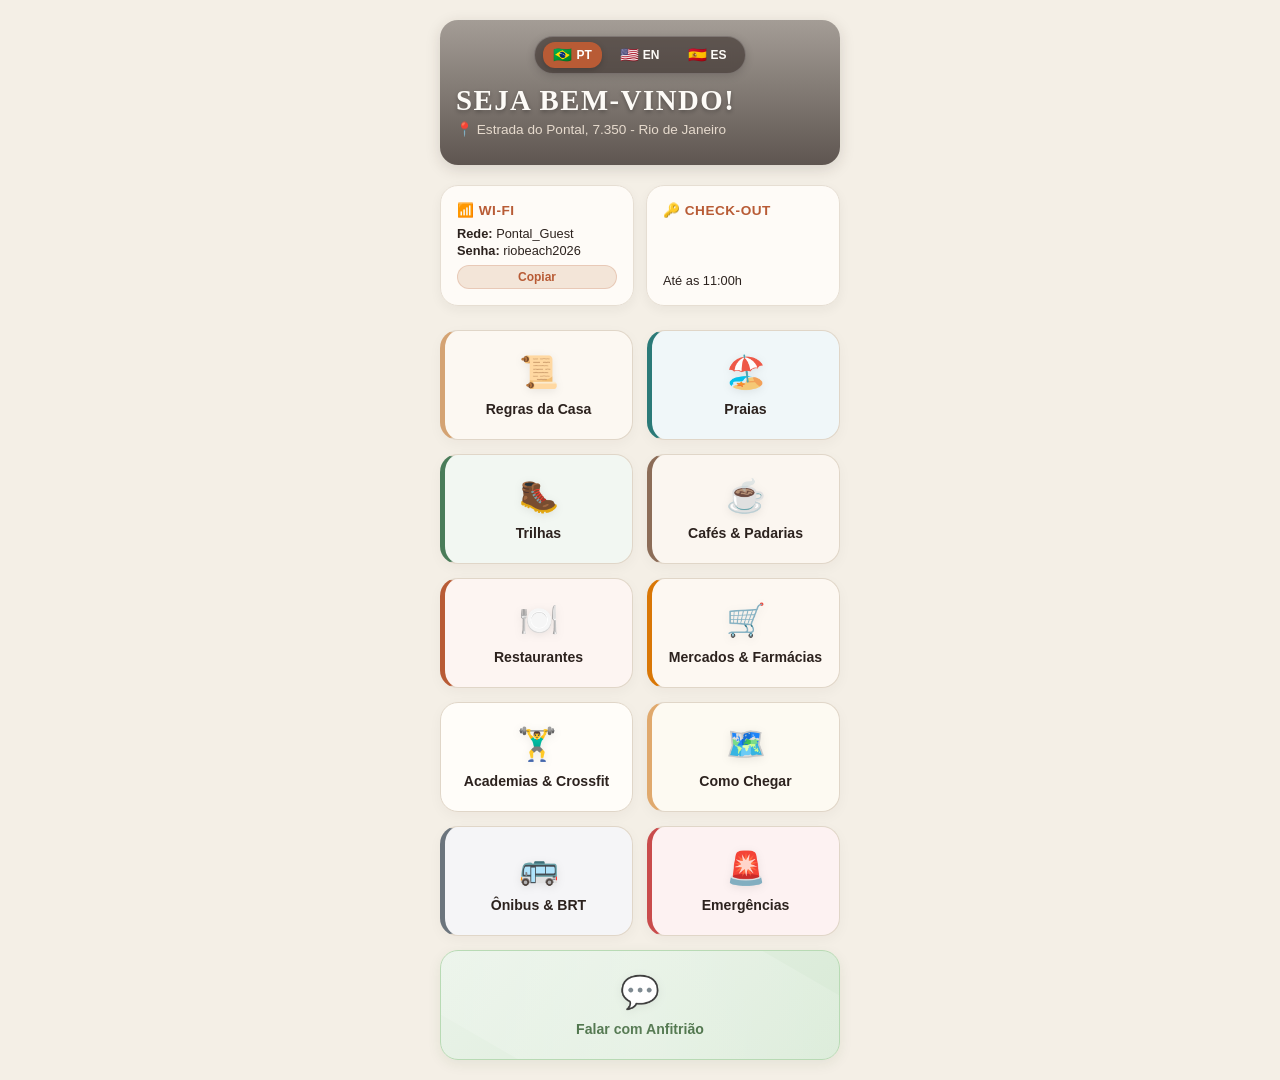
==== commit 1137b2e6: "feat: adiciona suporte multi-idiomas PT EN ES no arquivo academias.html e adiciona aba de convenienc" ====
--- a/index.html
+++ b/index.html
@@ -44,23 +44,16 @@
       </div>
     </section>
 
-    <!-- Grid de Navegação -->
+    <!-- Grid de Navegação Reorganizado -->
     <main class="menu-grid">
+
+      <!-- 1. GUIA DA HOSPEDAGEM (Início) -->
       <a href="regras.html" target="_blank" class="menu-item">
         <span class="icon">📜</span>
         <span data-i18n="menu_house">Regras da Casa</span>
       </a>
 
-      <a href="restaurantes.html" target="_blank" class="menu-item">
-        <span class="icon">🍽️</span>
-        <span data-i18n="menu_rest">Restaurantes</span>
-      </a>
-
-      <a href="padarias.html" target="_blank" class="menu-item">
-        <span class="icon">☕</span>
-        <span data-i18n="menu_bakeries">Cafés & Padarias</span>
-      </a>
-
+      <!-- 2. LAZER & EXPERIÊNCIA DA REGIÃO -->
       <a href="praias.html" target="_blank" class="menu-item">
         <span class="icon">🏖️</span>
         <span data-i18n="menu_beaches">Praias</span>
@@ -71,6 +64,29 @@
         <span data-i18n="menu_trails">Trilhas</span>
       </a>
 
+      <!-- 3. GASTRONOMIA -->
+      <a href="padarias.html" target="_blank" class="menu-item">
+        <span class="icon">☕</span>
+        <span data-i18n="menu_bakeries">Cafés & Padarias</span>
+      </a>
+
+      <a href="restaurantes.html" target="_blank" class="menu-item">
+        <span class="icon">🍽️</span>
+        <span data-i18n="menu_rest">Restaurantes</span>
+      </a>
+
+      <!-- 4. CONVENIÊNCIA & BEM-ESTAR -->
+      <a href="conveniencia.html" target="_blank" class="menu-item">
+        <span class="icon">🛒</span>
+        <span data-i18n="menu_convenience">Mercados & Farmácias</span>
+      </a>
+
+      <a href="academias.html" target="_blank" class="menu-item">
+        <span class="icon">🏋️‍♂️</span>
+        <span data-i18n="menu_fitness">Academias & Crossfit</span>
+      </a>
+
+      <!-- 5. DESLOCAMENTO -->
       <a href="como-chegar.html" target="_blank" class="menu-item">
         <span class="icon">🗺️</span>
         <span data-i18n="menu_how_to_get">Como Chegar</span>
@@ -81,15 +97,18 @@
         <span data-i18n="menu_bus">Ônibus & BRT</span>
       </a>
 
+      <!-- 6. EMERGÊNCIAS (No final) -->
       <a href="emergencias.html" target="_blank" class="menu-item">
         <span class="icon">🚨</span>
         <span data-i18n="menu_emergencies">Emergências</span>
       </a>
 
+      <!-- BOTÃO DESTACADO -->
       <a href="https://wa.me/5521999833623" target="_blank" class="menu-item highlight">
         <span class="icon">💬</span>
         <span data-i18n="menu_host">Falar com Anfitrião</span>
       </a>
+
     </main>
   </div>
 
--- a/css/style.css
+++ b/css/style.css
@@ -584,4 +584,126 @@
 
 .menu-item.highlight:hover {
   border-color: #23521f;
+}
+
+/* ==========================================
+   EFEITOS VISUAIS SUAVES & ANIMAÇÕES
+   ========================================== */
+
+/* 1. Animação de entrada dos cards */
+@keyframes fadeInUp {
+  from {
+    opacity: 0;
+    transform: translateY(15px);
+  }
+  to {
+    opacity: 1;
+    transform: translateY(0);
+  }
+}
+
+.menu-item, .info-card {
+  animation: fadeInUp 0.5s ease-out forwards;
+}
+
+/* 2. Efeito de Vidro Aconchegante nos Cards de Informação */
+.info-card {
+  background: rgba(255, 253, 249, 0.85) !important;
+  backdrop-filter: blur(8px);
+  -webkit-backdrop-filter: blur(8px);
+}
+
+/* 3. Brilho sutil no botão Falar com Anfitrião */
+.menu-item.highlight {
+  position: relative;
+  overflow: hidden;
+}
+
+.menu-item.highlight::after {
+  content: '';
+  position: absolute;
+  top: -50%;
+  left: -50%;
+  width: 200%;
+  height: 200%;
+  background: linear-gradient(
+    60deg,
+    transparent,
+    rgba(255, 255, 255, 0.25),
+    transparent
+  );
+  transform: rotate(30deg);
+  transition: all 0.6s ease;
+}
+
+.menu-item.highlight:active::after {
+  left: 100%;
+}
+
+/* ==========================================
+   CARDS COM CORES INDIVIDUAIS & DESTAQUES
+   ========================================== */
+
+/* Transição de elevação nos cards */
+.menu-item {
+  border: 1px solid #e0d6c8;
+  transition: transform 0.2s ease, box-shadow 0.2s ease;
+}
+
+.menu-item:active {
+  transform: translateY(-4px) scale(0.98);
+}
+
+/* 1. Regras da Casa (Tom Madeira/Palha) */
+.menu-item[href="regras.html"] {
+  background-color: #fcf8f2;
+  border-left: 5px solid #d4a373;
+}
+
+/* 2. Restaurantes (Tom Terracota Suave) */
+.menu-item[href="restaurantes.html"] {
+  background-color: #fdf5f2;
+  border-left: 5px solid #b85b35;
+}
+
+/* 3. Cafés & Padarias (Tom Café com Leite) */
+.menu-item[href="padarias.html"] {
+  background-color: #fbf6f0;
+  border-left: 5px solid #8c6d58;
+}
+
+/* 4. Praias (Tom Azul Mar) */
+.menu-item[href="praias.html"] {
+  background-color: #f0f7f9;
+  border-left: 5px solid #2b7a78;
+}
+
+/* 5. Trilhas (Tom Verde Natureza) */
+.menu-item[href="trilhas.html"] {
+  background-color: #f2f7f2;
+  border-left: 5px solid #4a7c59;
+}
+
+/* 6. Como Chegar (Tom Amarelo Areia) */
+.menu-item[href="como-chegar.html"] {
+  background-color: #fdfaf2;
+  border-left: 5px solid #e0a96d;
+}
+
+/* 7. Ônibus & BRT (Tom Cinza Urbano Warm) */
+.menu-item[href="transporte.html"] {
+  background-color: #f5f5f7;
+  border-left: 5px solid #6c757d;
+}
+
+/* 8. Emergências (Tom Vermelho Alerta Suave) */
+.menu-item[href="emergencias.html"] {
+  background-color: #fdf2f2;
+  border-left: 5px solid #c94c4c;
+}
+
+/* 9. Conveniência (Tom Laranja Suave / Tijolo) */
+.menu-item[href="conveniencia.html"] {
+  background-color: #fdf8f2;
+  border-left: 5px solid #d97706;
 }
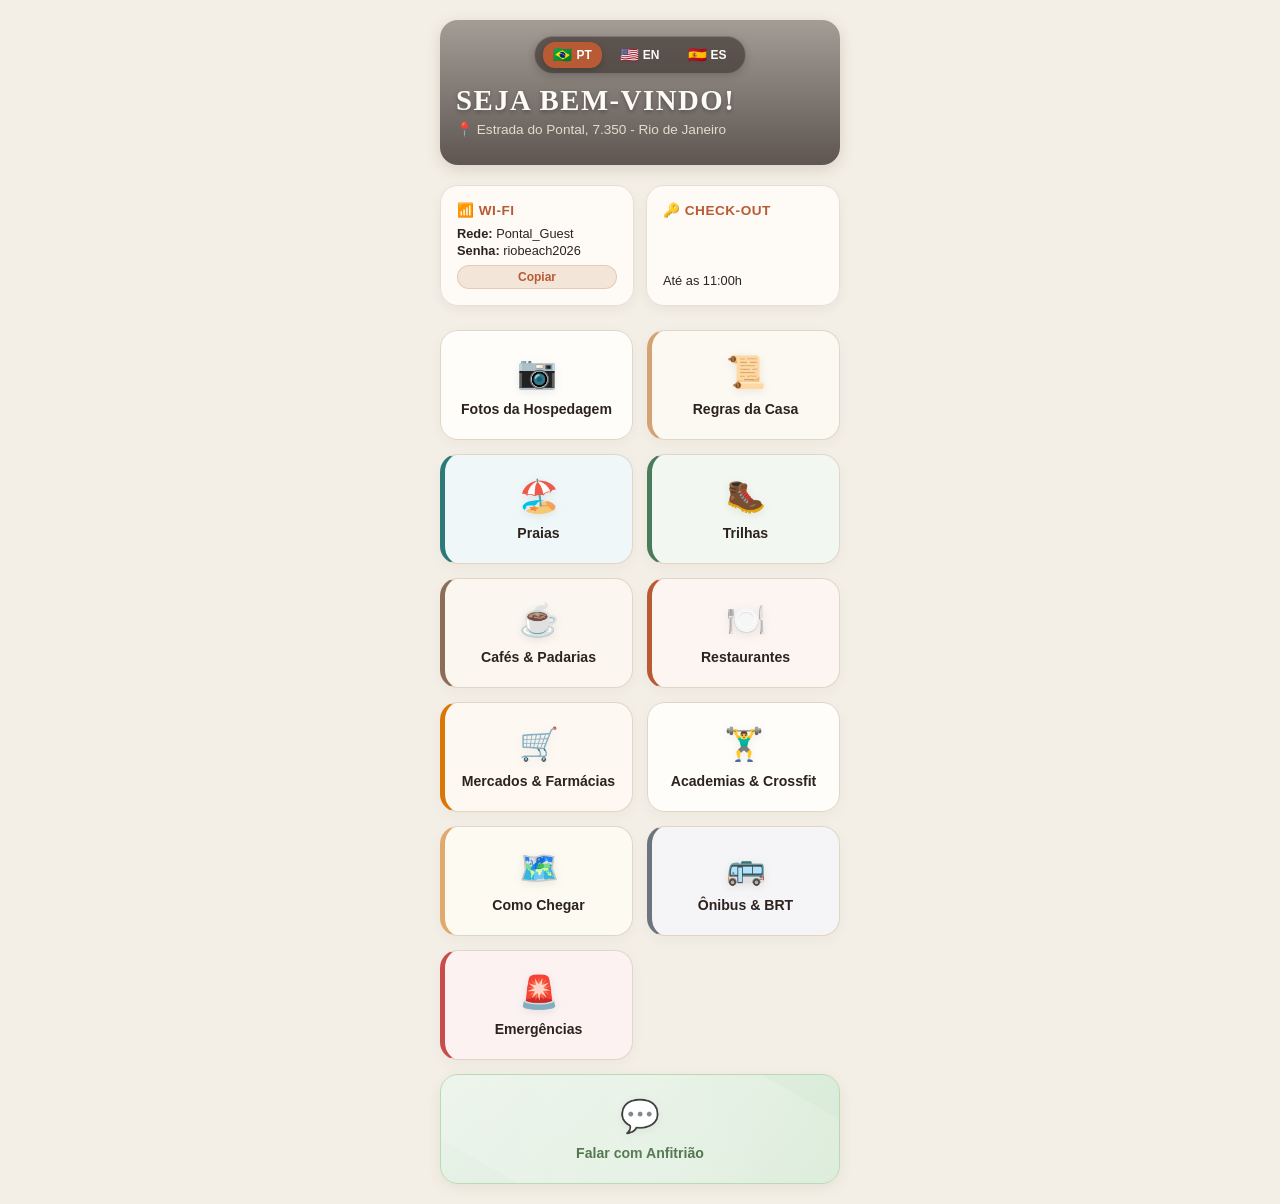
==== commit 7cec5dc2: "Adiciona aba e galeria de fotos da hospedagem" ====
--- a/index.html
+++ b/index.html
@@ -46,6 +46,12 @@
 
     <!-- Grid de Navegação Reorganizado -->
     <main class="menu-grid">
+
+      <!-- 0. FOTOS DA HOSPEDAGEM -->
+      <a href="Fotos.html" target="_blank" class="menu-item">
+        <span class="icon">📷</span>
+        <span data-i18n="menu_photos">Fotos da Hospedagem</span>
+      </a>
 
       <!-- 1. GUIA DA HOSPEDAGEM (Início) -->
       <a href="regras.html" target="_blank" class="menu-item">
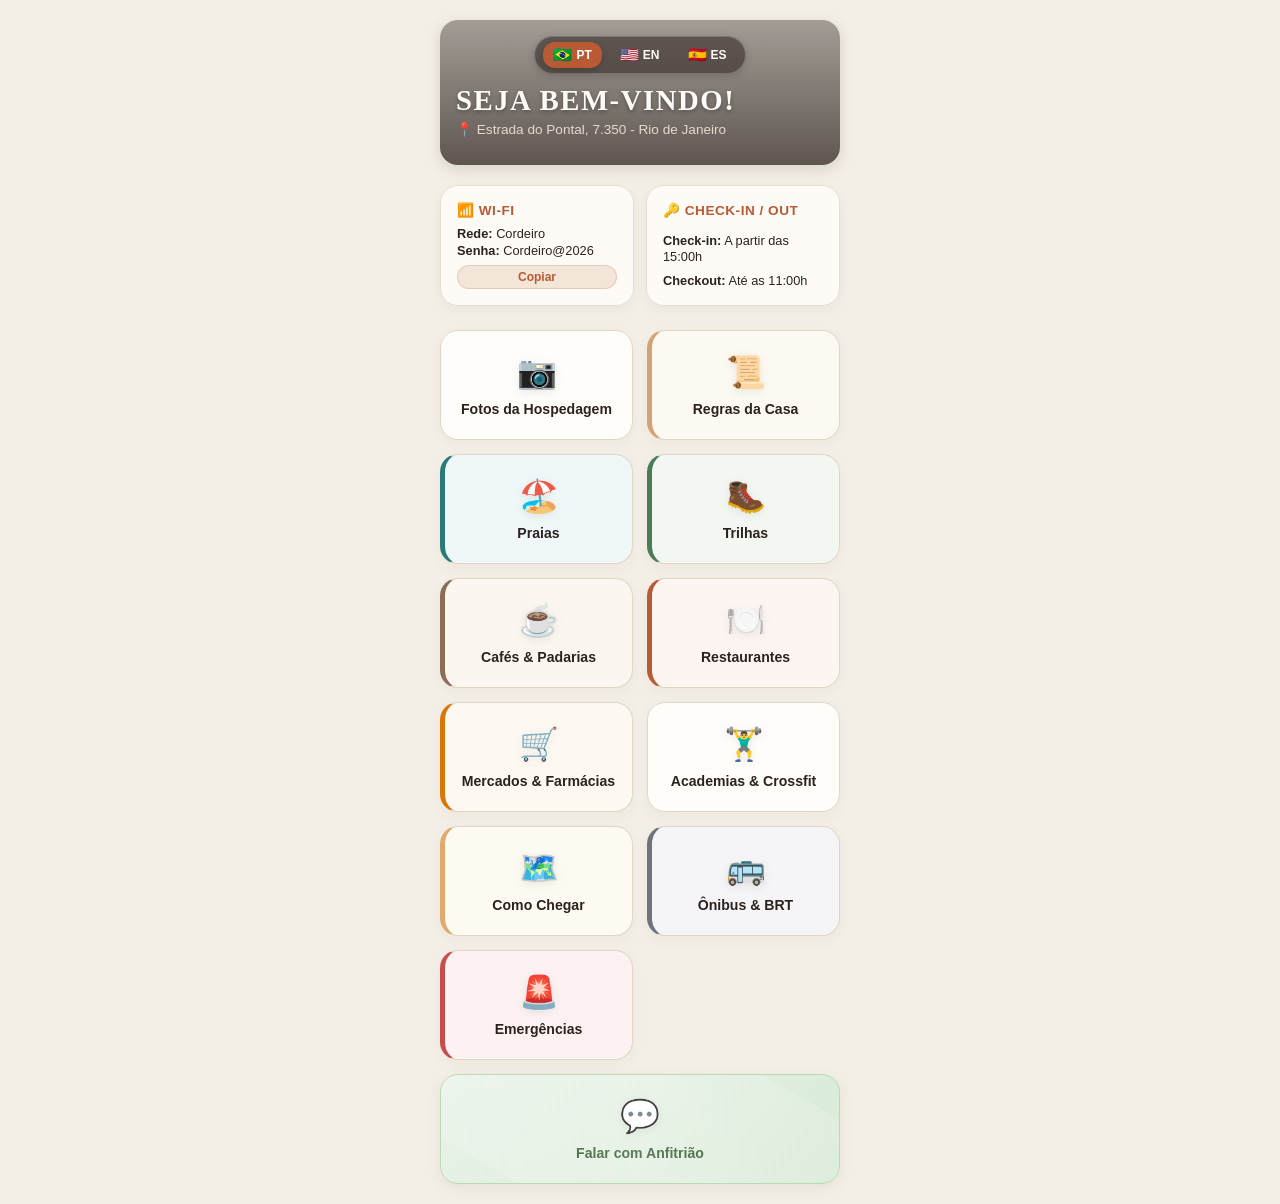
==== commit 8191ab89: "Atualiza regras da casa: adiciona proibição de animais e ajusta instrução de chaves" ====
--- a/index.html
+++ b/index.html
@@ -34,13 +34,14 @@
     <section class="quick-access">
       <div class="info-card">
         <h3>📶 WI-FI</h3>
-        <p><strong>Rede:</strong> <span id="wifi-net">Pontal_Guest</span></p>
-        <p><strong>Senha:</strong> <span id="wifi-pass">riobeach2026</span></p>
+        <p><strong>Rede:</strong> <span id="wifi-net">Cordeiro</span></p>
+        <p><strong>Senha:</strong> <span id="wifi-pass">Cordeiro@2026</span></p>
         <button onclick="copyWifi()" style="margin-top: 6px; padding: 4px 10px; cursor: pointer;" data-i18n="wifi_btn">Copiar</button>
       </div>
       <div class="info-card">
-        <h3>🔑 CHECK-OUT</h3>
-        <p>Até as 11:00h</p>
+        <h3>🔑 CHECK-IN / OUT</h3>
+        <p><strong>Check-in:</strong> A partir das 15:00h</p>
+        <p><strong>Checkout:</strong> Até as 11:00h</p>
       </div>
     </section>
 
